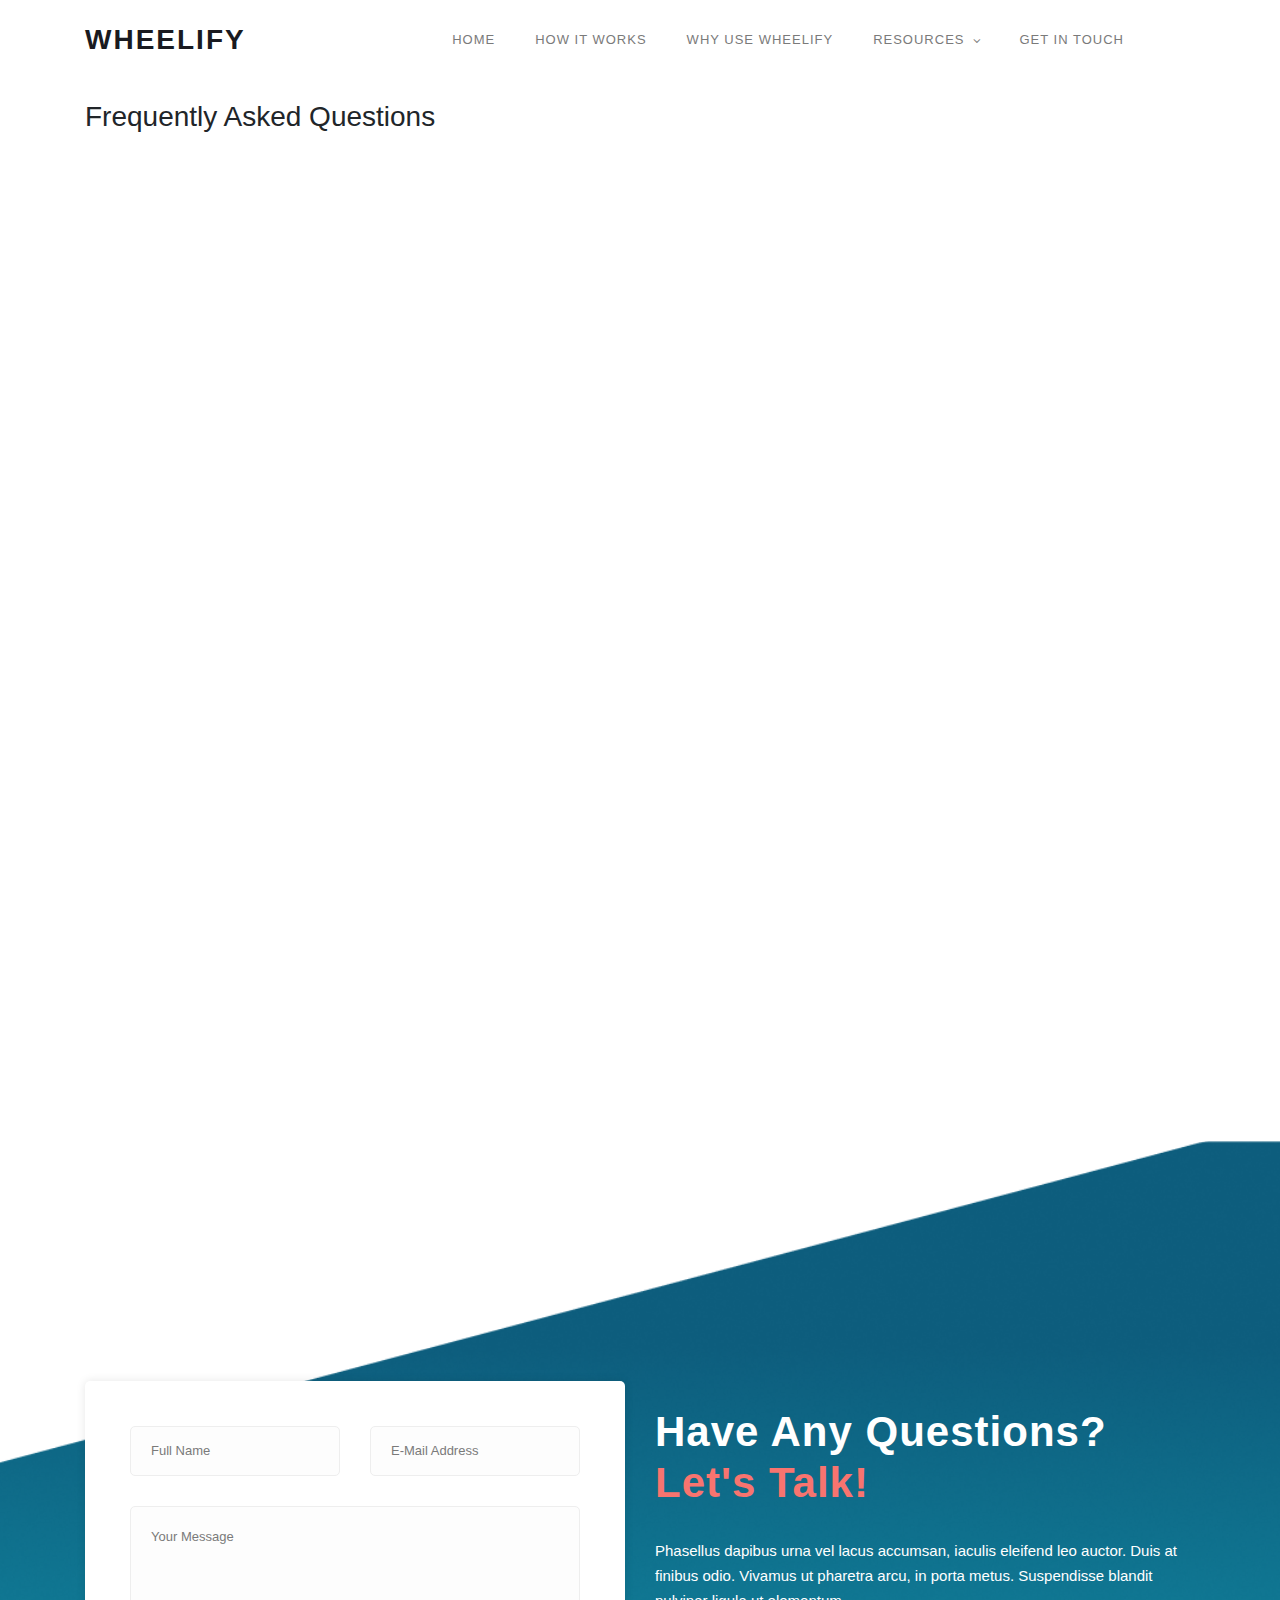
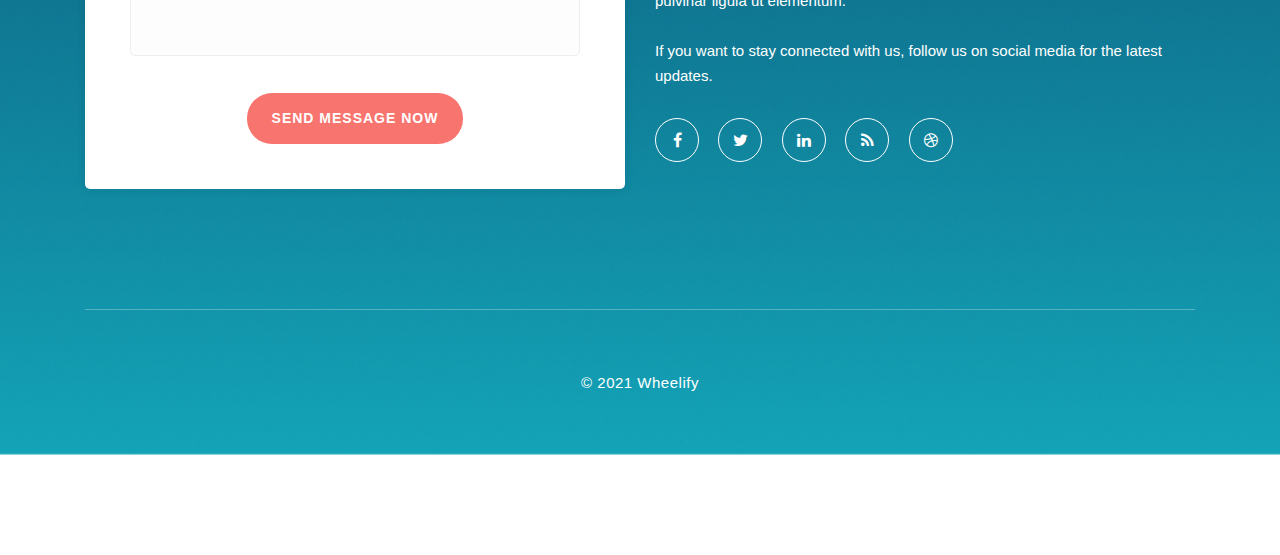
==== pages/faq.html @ 9bd0b82f "Add FAQs page" ====
<!DOCTYPE html>
<html lang="en">

<head>

    <meta charset="utf-8">
    <meta name="viewport" content="width=device-width, initial-scale=1, shrink-to-fit=no">
    <meta name="description" content="">
    <link href="https://fonts.googleapis.com/css?family=Nunito+Sans:100,200,300,400,500,600,700,800,900&display=swap"
        rel="stylesheet">

    <title>FAQs</title>

    <!-- Additional CSS Files -->
    <link rel="stylesheet" type="text/css" href="../assets/css/bootstrap.min.css">

    <link rel="stylesheet" type="text/css" href="../assets/css/font-awesome.css">

    <link rel="stylesheet" href="../assets/css/style.css">

    <link rel="stylesheet" href="../assets/css/owl-carousel.css">

</head>

<body>

    <!-- ***** Header Area Start ***** -->
    <header class="header-area header-sticky">
        <div class="container">
            <div class="row">
                <div class="col-12">
                    <nav class="main-nav">
                        <!-- ***** Logo Start ***** -->
                        <a href="../index.html" class="logo">
                            Wheelify
                        </a>
                        <!-- ***** Logo End ***** -->
                        <!-- ***** Menu Start ***** -->
                        <ul class="nav">
                            <li class="scroll-to-section"><a href="../index.html#welcome" class="menu-item">Home</a>
                            </li>
                            <li class="scroll-to-section"><a href="../index.html#how-it-works" class="menu-item">How It
                                    Works</a>
                            </li>
                            <li class="scroll-to-section"><a href="../index.html#testimonials" class="menu-item">Why Use
                                    Wheelify</a>
                            </li>
                            <li class="submenu">
                                <a href="javascript:;">Resources</a>
                                <ul>
                                    <li><a href="pages/under_construction.html" class="sub-item">About Us</a></li>
                                    <li><a href="pages/under_construction.html" class="sub-item">Updates</a></li>
                                    <li><a href="pages/faq.html" class="sub-item">FAQ's</a></li>
                                    <li><a href="pages/under_construction.html" class="sub-item">Terms and
                                            Conditions</a></li>
                                    <!-- TODO: add styling and js for sub-item class -->
                                    <li><a href="pages/under_construction.html" class="sub-item">Privacy Policy</a></li>
                                </ul>
                            </li>
                            <li class="scroll-to-section"><a href="#contact-us" class="menu-item">Get In Touch</a></li>
                        </ul>
                        <a class='menu-trigger'>
                            <span>Menu</span>
                        </a>
                        <!-- ***** Menu End ***** -->
                    </nav>
                </div>
            </div>
        </div>
    </header>
    <!-- ***** Header Area End ***** -->


    <!-- ***** FAQ Start ***** -->
    <!-- <div class="resources-area" id="faq"> -->
    <section class="section" id="promotion">
        <div class="container">
            <h3>Frequently Asked Questions</h3>
            <iframe
                src="https://momentumdrivingapp.sharepoint.com/sites/momentum-DrivingApp/_layouts/15/Doc.aspx?sourcedoc={4a396f16-dfd8-4e7b-9381-302d820730ec}&amp;action=embedview&amp;wdPrint=0&amp;wdEmbedCode=0&amp;wdStartOn=2"
                width="100%" height="800px" frameborder="0"></iframe>
        </div>
        <!-- ***** Header Text End ***** -->
        </div>
        <!-- ***** Footer Start ***** -->
        <footer id="contact-us">
            <div class="container">
                <div class="footer-content">
                    <div class="row">
                        <!-- ***** Contact Form Start ***** -->
                        <div class="col-lg-6 col-md-12 col-sm-12">
                            <div class="contact-form">
                                <form id="contact" action="" method="post">
                                    <div class="row">
                                        <div class="col-md-6 col-sm-12">
                                            <fieldset>
                                                <input name="name" type="text" id="name" placeholder="Full Name"
                                                    required="" style="background-color: rgba(250,250,250,0.3);">
                                            </fieldset>
                                        </div>
                                        <div class="col-md-6 col-sm-12">
                                            <fieldset>
                                                <input name="email" type="text" id="email" placeholder="E-Mail Address"
                                                    required="" style="background-color: rgba(250,250,250,0.3);">
                                            </fieldset>
                                        </div>
                                        <div class="col-lg-12">
                                            <fieldset>
                                                <textarea name="message" rows="6" id="message"
                                                    placeholder="Your Message" required=""
                                                    style="background-color: rgba(250,250,250,0.3);"></textarea>
                                            </fieldset>
                                        </div>
                                        <div class="col-lg-12">
                                            <fieldset>
                                                <button type="submit" id="form-submit" class="main-button">Send Message
                                                    Now</button>
                                            </fieldset>
                                        </div>
                                    </div>
                                </form>
                            </div>
                        </div>
                        <!-- ***** Contact Form End ***** -->
                        <div class="right-content col-lg-6 col-md-12 col-sm-12">
                            <h2>Have any questions? <em>Let's talk!</em></h2>
                            <p>Phasellus dapibus urna vel lacus accumsan, iaculis eleifend leo auctor. Duis at finibus
                                odio.
                                Vivamus ut pharetra arcu, in porta metus. Suspendisse blandit pulvinar ligula ut
                                elementum.
                                <br><br>If you want to stay connected with us, follow us on <a rel="nofollow"
                                    href="https://facebook.com/nel.masterpiece" target="_parent">social media</a> for
                                the
                                latest updates.
                            </p>
                            <ul class="social">
                                <li><a href="#"><i class="fa fa-facebook"></i></a></li>
                                <li><a href="#"><i class="fa fa-twitter"></i></a></li>
                                <li><a href="#"><i class="fa fa-linkedin"></i></a></li>
                                <li><a href="#"><i class="fa fa-rss"></i></a></li>
                                <li><a href="#"><i class="fa fa-dribbble"></i></a></li>
                            </ul>
                        </div>
                    </div>
                </div>
                <div class="row">
                    <div class="col-lg-12">
                        <div class="sub-footer">
                            <p>&copy; 2021 Wheelify
                        </div>
                    </div>
                </div>
            </div>
        </footer>

        <!-- jQuery -->
        <script src="assets/js/jquery-2.1.0.min.js"></script>

        <!-- Bootstrap -->
        <script src="assets/js/popper.js"></script>
        <script src="assets/js/bootstrap.min.js"></script>

        <!-- Plugins -->
        <script src="assets/js/owl-carousel.js"></script>
        <script src="assets/js/scrollreveal.min.js"></script>
        <script src="assets/js/waypoints.min.js"></script>
        <script src="assets/js/jquery.counterup.min.js"></script>
        <script src="assets/js/imgfix.min.js"></script>

        <!-- Global Init -->
        <script src="assets/js/custom.js"></script>

</body>

</html>
---- assets/css/style.css ----
@import url("https://fonts.googleapis.com/css?family=Nunito+Sans:100,200,300,400,500,600,700,800,900");
/* 
---------------------------------------------
reset
--------------------------------------------- 
*/
html,
body,
div,
span,
applet,
object,
iframe,
h1,
h2,
h3,
h4,
h5,
h6,
p,
blockquote,
div pre,
a,
abbr,
acronym,
address,
big,
cite,
code,
del,
dfn,
em,
font,
img,
ins,
kbd,
q,
s,
samp,
small,
strike,
strong,
sub,
sup,
tt,
var,
b,
u,
i,
center,
dl,
dt,
dd,
ol,
ul,
li,
figure,
header,
nav,
section,
article,
aside,
footer,
figcaption {
  margin: 0;
  padding: 0;
  border: 0;
  outline: 0;
}

.clearfix:after {
  content: ".";
  display: block;
  clear: both;
  visibility: hidden;
  line-height: 0;
  height: 0;
}

.clearfix {
  display: inline-block;
}

html[xmlns] .clearfix {
  display: block;
}

* html .clearfix {
  height: 1%;
}

ul,
li {
  padding: 0;
  margin: 0;
  list-style: none;
}

header,
nav,
section,
article,
aside,
footer,
hgroup {
  display: block;
}

* {
  box-sizing: border-box;
}

html,
body {
  font-family: "Nunito-Sans", sans-serif;
  font-weight: 400;
  background-color: #fff;
  font-size: 16px;
  -ms-text-size-adjust: 100%;
  -webkit-font-smoothing: antialiased;
  -moz-osx-font-smoothing: grayscale;
}

.image-button {
  height: 100%;
  min-height: 50px;
  max-height: 90px;
  width: 100%;
  min-width: 50px;
  max-width: 300px;
}

.column {
  float: left;
  width: 50%;
}

a {
  text-decoration: none !important;
}

h1,
h2,
h3,
h4,
h5,
h6 {
  margin-top: 0px;
  margin-bottom: 0px;
}

ul {
  margin-bottom: 0px;
}

p {
  font-size: 15px;
  line-height: 25px;
  color: #888;
}

/* 
---------------------------------------------
global styles
--------------------------------------------- 
*/
html,
body {
  background: #fff;
  font-family: "Nunito-Sans", sans-serif;
}

::selection {
  background: #f1556a;
  color: #fff;
}

::-moz-selection {
  background: #f1556a;
  color: #fff;
}

@media (max-width: 991px) {
  html,
  body {
    overflow-x: hidden;
  }
  .mobile-top-fix {
    margin-top: 30px;
    margin-bottom: 0px;
  }
  .mobile-bottom-fix {
    margin-bottom: 30px;
  }
  .mobile-bottom-fix-big {
    margin-bottom: 60px;
  }
}

a.main-button-slider {
  font-size: 14px;
  border-radius: 25px;
  padding: 15px 25px;
  background-color: #F8746F;
  text-transform: uppercase;
  color: #fff;
  font-weight: 600;
  letter-spacing: 1px;
  -webkit-transition: all 0.3s ease 0s;
  -moz-transition: all 0.3s ease 0s;
  -o-transition: all 0.3s ease 0s;
  transition: all 0.3s ease 0s;
}

a.main-button-slider:hover {
  background-color: #f1556a;
}

a.main-button {
  font-size: 14px;
  border-radius: 25px;
  padding: 15px 25px;
  background-color: #F8746F;
  text-transform: uppercase;
  color: #fff;
  font-weight: 600;
  letter-spacing: 1px;
  -webkit-transition: all 0.3s ease 0s;
  -moz-transition: all 0.3s ease 0s;
  -o-transition: all 0.3s ease 0s;
  transition: all 0.3s ease 0s;
}

a.main-button:hover {
  background-color: #f1556a;
}

button.main-button {
  outline: none;
  border: none;
  cursor: pointer;
  font-size: 14px;
  border-radius: 25px;
  padding: 15px 25px;
  background-color: #F8746F;
  text-transform: uppercase;
  color: #fff;
  font-weight: 600;
  letter-spacing: 1px;
  -webkit-transition: all 0.3s ease 0s;
  -moz-transition: all 0.3s ease 0s;
  -o-transition: all 0.3s ease 0s;
  transition: all 0.3s ease 0s;
}

button.main-button:hover {
  background-color: #f1556a;
}

.center-heading {
  margin-bottom: 70px;
}

.center-heading h2 {
  margin-top: 0px;
  text-align: center;
  font-size: 42px;
  font-weight: 700;
  color: #1e1e1e;
  margin-bottom: 25px;
}

.center-heading h2 em {
  font-style: normal;
  color: #f8746f;
}

/* Subtitle text */
.center-heading p {
  font-size: 17px;
  color: #888;
  text-align: center;
}

/* 
---------------------------------------------
header
--------------------------------------------- 
*/

.background-header {
  background-color: #fff;
  height: 80px !important;
  position: fixed !important;
  top: 0px;
  left: 0px;
  right: 0px;
  box-shadow: 0px 0px 10px rgba(0, 0, 0, 0.15) !important;
}

.background-header .logo,
.background-header .main-nav .nav li a {
  color: #1e1e1e !important;
}

.background-header .main-nav .nav li:hover a {
  color: #f54741 !important;
}

.background-header .nav li a.active {
  color: #F8746F !important;
}

.header-area {
  position: absolute;
  top: 0px;
  left: 0px;
  right: 0px;
  z-index: 100;
  height: 100px;
  -webkit-transition: all 0.5s ease 0s;
  -moz-transition: all 0.5s ease 0s;
  -o-transition: all 0.5s ease 0s;
  transition: all 0.5s ease 0s;
}

.header-area .main-nav {
  min-height: 80px;
  background: transparent;
}

.header-area .main-nav .logo {
  line-height: 80px;
  color: #191a20;
  font-size: 28px;
  font-weight: bold;
  text-transform: uppercase;
  letter-spacing: 2px;
  float: left;
  -webkit-transition: all 0.3s ease 0s;
  -moz-transition: all 0.3s ease 0s;
  -o-transition: all 0.3s ease 0s;
  transition: all 0.3s ease 0s;
}

.header-area .main-nav .nav {
  float: left;
  margin-top: 27px;
  margin-left: 15%;
  margin-right: 0px;
  background-color: #fff;
  padding: 0px 20px;
  -webkit-transition: all 0.3s ease 0s;
  -moz-transition: all 0.3s ease 0s;
  -o-transition: all 0.3s ease 0s;
  transition: all 0.3s ease 0s;
  position: relative;
  z-index: 999;
}

.header-area .main-nav .nav li {
  padding-left: 20px;
  padding-right: 20px;
}

.header-area .main-nav .nav li:last-child {
  padding-right: 0px;
}

.header-area .main-nav .nav li a {
  display: block;
  font-weight: 500;
  font-size: 13px;
  color: #7a7a7a;
  text-transform: uppercase;
  -webkit-transition: all 0.3s ease 0s;
  -moz-transition: all 0.3s ease 0s;
  -o-transition: all 0.3s ease 0s;
  transition: all 0.3s ease 0s;
  height: 40px;
  line-height: 40px;
  border: transparent;
  letter-spacing: 1px;
}

.header-area .main-nav .nav li:hover a {
  color: #F8746F;
}

.header-area .main-nav .nav li.submenu {
  position: relative;
  padding-right: 35px;
}

.header-area .main-nav .nav li.submenu:after {
  font-family: FontAwesome;
  content: "\f107";
  font-size: 12px;
  color: #7a7a7a;
  position: absolute;
  right: 18px;
  top: 12px;
}

.header-area .main-nav .nav li.submenu ul {
  position: absolute;
  width: 200px;
  box-shadow: 0 2px 28px 0 rgba(0, 0, 0, 0.06);
  overflow: hidden;
  top: 40px;
  opacity: 0;
  transform: translateY(-2em);
  visibility: hidden;
  z-index: -1;
  transition: all 0.3s ease-in-out 0s, visibility 0s linear 0.3s,
    z-index 0s linear 0.01s;
}

.header-area .main-nav .nav li.submenu ul li {
  margin-left: 0px;
  padding-left: 0px;
  padding-right: 0px;
}

.header-area .main-nav .nav li.submenu ul li a {
  display: block;
  background: #fff;
  color: #7a7a7a !important;
  padding-left: 20px;
  height: 40px;
  line-height: 40px;
  -webkit-transition: all 0.3s ease 0s;
  -moz-transition: all 0.3s ease 0s;
  -o-transition: all 0.3s ease 0s;
  transition: all 0.3s ease 0s;
  position: relative;
  font-size: 0.6vw;
  border-bottom: 1px solid #f5f5f5;
}

.header-area .main-nav .nav li.submenu ul li a:before {
  content: "";
  position: absolute;
  width: 0px;
  height: 40px;
  left: 0px;
  top: 0px;
  bottom: 0px;
  -webkit-transition: all 0.3s ease 0s;
  -moz-transition: all 0.3s ease 0s;
  -o-transition: all 0.3s ease 0s;
  transition: all 0.3s ease 0s;
  background: #fba70b;
}

.header-area .main-nav .nav li.submenu ul li a:hover {
  background: #fff;
  color: #fba70b !important;
  padding-left: 25px;
}

.header-area .main-nav .nav li.submenu ul li a:hover:before {
  width: 3px;
}

.header-area .main-nav .nav li.submenu:hover ul {
  visibility: visible;
  opacity: 1;
  z-index: 1;
  transform: translateY(0%);
  transition-delay: 0s, 0s, 0.3s;
}

.header-area .main-nav .menu-trigger {
  cursor: pointer;
  display: block;
  position: absolute;
  top: 23px;
  width: 32px;
  height: 40px;
  text-indent: -9999em;
  z-index: 99;
  right: 40px;
  display: none;
}

.header-area .main-nav .menu-trigger span,
.header-area .main-nav .menu-trigger span:before,
.header-area .main-nav .menu-trigger span:after {
  -moz-transition: all 0.4s;
  -o-transition: all 0.4s;
  -webkit-transition: all 0.4s;
  transition: all 0.4s;
  background-color: #1e1e1e;
  display: block;
  position: absolute;
  width: 30px;
  height: 2px;
  left: 0;
}

.background-header .main-nav .menu-trigger span,
.background-header .main-nav .menu-trigger span:before,
.background-header .main-nav .menu-trigger span:after {
  background-color: #1e1e1e;
}

.header-area .main-nav .menu-trigger span:before,
.header-area .main-nav .menu-trigger span:after {
  -moz-transition: all 0.4s;
  -o-transition: all 0.4s;
  -webkit-transition: all 0.4s;
  transition: all 0.4s;
  background-color: #1e1e1e;
  display: block;
  position: absolute;
  width: 30px;
  height: 2px;
  left: 0;
  width: 75%;
}

.background-header .main-nav .menu-trigger span:before,
.background-header .main-nav .menu-trigger span:after {
  background-color: #1e1e1e;
}

.header-area .main-nav .menu-trigger span:before,
.header-area .main-nav .menu-trigger span:after {
  content: "";
}

.header-area .main-nav .menu-trigger span {
  top: 16px;
}

.header-area .main-nav .menu-trigger span:before {
  -moz-transform-origin: 33% 100%;
  -ms-transform-origin: 33% 100%;
  -webkit-transform-origin: 33% 100%;
  transform-origin: 33% 100%;
  top: -10px;
  z-index: 10;
}

.header-area .main-nav .menu-trigger span:after {
  -moz-transform-origin: 33% 0;
  -ms-transform-origin: 33% 0;
  -webkit-transform-origin: 33% 0;
  transform-origin: 33% 0;
  top: 10px;
}

.header-area .main-nav .menu-trigger.active span,
.header-area .main-nav .menu-trigger.active span:before,
.header-area .main-nav .menu-trigger.active span:after {
  background-color: transparent;
  width: 100%;
}

.header-area .main-nav .menu-trigger.active span:before {
  -moz-transform: translateY(6px) translateX(1px) rotate(45deg);
  -ms-transform: translateY(6px) translateX(1px) rotate(45deg);
  -webkit-transform: translateY(6px) translateX(1px) rotate(45deg);
  transform: translateY(6px) translateX(1px) rotate(45deg);
  background-color: #1e1e1e;
}

.background-header .main-nav .menu-trigger.active span:before {
  background-color: #1e1e1e;
}

.header-area .main-nav .menu-trigger.active span:after {
  -moz-transform: translateY(-6px) translateX(1px) rotate(-45deg);
  -ms-transform: translateY(-6px) translateX(1px) rotate(-45deg);
  -webkit-transform: translateY(-6px) translateX(1px) rotate(-45deg);
  transform: translateY(-6px) translateX(1px) rotate(-45deg);
  background-color: #1e1e1e;
}

.background-header .main-nav .menu-trigger.active span:after {
  background-color: #1e1e1e;
}

.header-area.header-sticky {
  min-height: 80px;
}

.header-area.header-sticky .nav {
  margin-top: 20px !important;
}

.header-area.header-sticky .nav li a.active {
  color: #F8746F;
}

@media (max-width: 1200px) {
  .header-area .main-nav .nav li {
    padding-left: 12px;
    padding-right: 12px;
  }
  .header-area .main-nav:before {
    display: none;
  }
}

@media (max-width: 991px) {
  .logo {
    text-align: center;
    float: none !important;
  }
  .header-area {
    background-color: #f7f7f7;
    padding: 0px 15px;
    height: 80px;
    box-shadow: none;
    text-align: center;
  }
  .header-area .container {
    padding: 0px;
  }
  .header-area .logo {
    margin-left: 30px;
  }
  .header-area .menu-trigger {
    display: block !important;
  }
  .header-area .main-nav {
    overflow: hidden;
  }
  .header-area .main-nav .nav {
    float: none;
    width: 100%;
    margin-top: 0px !important;
    display: none;
    -webkit-transition: all 0s ease 0s;
    -moz-transition: all 0s ease 0s;
    -o-transition: all 0s ease 0s;
    transition: all 0s ease 0s;
    margin-left: 0px;
  }
  .header-area .main-nav .nav li:first-child {
    border-top: 1px solid #eee;
  }
  .header-area .main-nav .nav li {
    width: 100%;
    background: #fff;
    border-bottom: 1px solid #eee;
    padding-left: 0px !important;
    padding-right: 0px !important;
  }
  .header-area .main-nav .nav li a {
    height: 50px !important;
    line-height: 50px !important;
    padding: 0px !important;
    border: none !important;
    background: #f7f7f7 !important;
    color: #191a20 !important;
  }
  .header-area .main-nav .nav li a:hover {
    background: #eee !important;
    color: #F8746F !important;
  }
  .header-area .main-nav .nav li.submenu ul {
    position: relative;
    visibility: inherit;
    opacity: 1;
    z-index: 1;
    transform: translateY(0%);
    transition-delay: 0s, 0s, 0.3s;
    top: 0px;
    width: 100%;
    box-shadow: none;
    height: 0px;
  }
  .header-area .main-nav .nav li.submenu ul li a {
    font-size: 12px;
    font-weight: 400;
  }
  .header-area .main-nav .nav li.submenu ul li a:hover:before {
    width: 0px;
  }
  .header-area .main-nav .nav li.submenu ul.active {
    height: auto !important;
  }
  .header-area .main-nav .nav li.submenu:after {
    color: #3b566e;
    right: 25px;
    font-size: 14px;
    top: 15px;
  }
  .header-area .main-nav .nav li.submenu:hover ul,
  .header-area .main-nav .nav li.submenu:focus ul {
    height: 0px;
  }
}

@media (min-width: 992px) {
  .header-area .main-nav .nav {
    display: flex !important;
  }
}

/* 
---------------------------------------------
welcome
--------------------------------------------- 
*/
.welcome-area {
  width: 100%;
  height: 100vh;
  min-height: 793px;
  background-image: url(../images/banner-bg.png);
  background-repeat: no-repeat;
  background-position: right top;
  background-size: 50%;
}

.welcome-area .header-text .left-text {
  position: relative;
  align-self: center;
  margin-top: 35%;
  transform: perspective(1px) translateY(-30%) !important;
}

.welcome-area .header-text h1 {
  font-weight: 900;
  font-size: 52px;
  line-height: 80px;
  letter-spacing: 1px;
  margin-bottom: 30px;
  color: #191a20;
}

.welcome-area .header-text h1 em {
  font-style: normal;
  color: #f8746f;
}

.welcome-area .header-text p {
  font-weight: 300;
  font-size: 17px;
  color: #7a7a7a;
  line-height: 30px;
  letter-spacing: 0.25px;
  margin-bottom: 40px;
  position: relative;
}

@media (max-width: 1420px) {
  .welcome-area .header-text {
    width: 70%;
    margin-left: 5%;
  }
}

@media (max-width: 1320px) {
  .welcome-area .header-text .left-text {
    margin-top: 50%;
  }
  .welcome-area .header-text {
    width: 50%;
    margin-left: 5%;
  }
}

@media (max-width: 1140px) {
  .welcome-area {
    height: auto;
  }
  .welcome-area .header-text {
    width: 92%;
    padding-top: 793px;
  }
  .welcome-area .header-text .left-text {
    margin-top: 5%;
    transform: none !important;
  }
}
@media (max-width: 810px) {
  .welcome-area {
    background-size: contain;
  }

  .welcome-area .header-text {
    padding-top: 100%;
    margin-left: 0;
  }

  .container-fluid .col-md-12 {
    margin-right: 0px;
    padding-right: 0px;
  }
}

/*
---------------------------------------------
how it works
---------------------------------------------
*/

#how-it-works {
  padding: 100px 0px;
  position: relative;
  z-index: 9;
}

@media (max-width: 992px) {
  .features-item {
    margin-bottom: 45px;
  }
}

.features-item {
  border-radius: 5px;
  padding: 60px 30px;
  text-align: center;
  box-shadow: 0px 0px 10px rgba(0, 0, 0, 0.1);
}

.features-item h2 {
  z-index: 9;
  position: absolute;
  top: 15px;
  left: 45px;
  font-size: 100px;
  font-weight: 600;
  color: #fdefe9;
}

.features-item img {
  z-index: 10;
  position: relative;
  max-width: 100%;
  margin-bottom: 40px;
}

.features-item h4 {
  margin-top: 0px;
  font-size: 22px;
  color: #1e1e1e;
  margin-bottom: 25px;
}

.features-item .main-button {
  margin-top: 35px;
  display: inline-block;
}

/*
---------------------------------------------
promotion
---------------------------------------------
*/

.left-image-decor {
  background-image: url(../images/left-bg-decor.png);
  background-repeat: no-repeat;
  position: absolute;
  width: 100%;
  display: inline-block;
  height: 110%;
  margin-top: -200px;
}

#promotion {
  padding: 100px 0px;
}

#promotion .left-image {
  align-self: center;
}

#promotion .right-text ul {
  padding: 0;
  margin: 0;
}

#promotion .right-text ul li {
  display: inline-block;
  margin-bottom: 60px;
}

#promotion .right-text ul li:last-child {
  margin-bottom: 0px;
}

#promotion .right-text img {
  display: inline-block;
  float: left;
  margin-right: 30px;
}

#promotion .right-text h4 {
  font-size: 22px;
  color: #1e1e1e;
  margin-bottom: 15px;
  margin-top: 3px;
}

/*
--------------------------------------------
testimonials
--------------------------------------------
*/
.right-image-decor {
  background-image: url(../images/right-bg-decor.png);
  background-repeat: no-repeat;
  background-position: right center;
  position: absolute;
  width: 100%;
  display: inline-block;
  height: 110%;
  margin-top: -200px;
}

#testimonials {
  padding-top: 100px;
  position: relative;
  z-index: 9;
}

#testimonials .item {
  position: relative;
}

#testimonials .item .testimonial-content {
  background: rgb(244, 129, 63);
  background: linear-gradient(
    145deg,
    #FD514A 0%,
    #D63E71 100%
  );
  margin-left: 60px;
  padding: 40px 30px;
  text-align: center;
  border-radius: 5px;
}

#testimonials .item .testimonial-content ul li {
  display: inline-block;
  margin: 0px 1px;
}

#testimonials .item .testimonial-content ul li i {
  color: #fff;
  font-size: 13px;
}

#testimonials .item .testimonial-content h4 {
  font-size: 22px;
  margin-top: 20px;
  color: #fff;
}

#testimonials .item .testimonial-content p {
  color: #fff;
  font-style: italic;
  font-weight: 200;
  margin: 20px 0px 15px 0px;
}

#testimonials .item .testimonial-content span {
  color: #fff;
  font-weight: 200;
  font-size: 13px;
}

#testimonials .author img {
  max-width: 120px;
  margin-bottom: -60px;
}

.owl-carousel .owl-nav button.owl-next span {
  z-index: 10;
  top: 45%;
  border-radius: 10px;
  font-size: 46px;
  color: #fff;
  right: -210px;
  width: 80px;
  height: 80px;
  line-height: 80px;
  text-align: center;
  display: inline-block;
  background: rgb(244, 129, 63);
  background: linear-gradient(
    145deg,
    rgba(244, 129, 63, 1) 0%,
    rgba(241, 85, 106, 1) 100%
  );
  position: absolute;
}

.owl-carousel .owl-nav button.owl-prev span {
  z-index: 9;
  top: 30%;
  border-radius: 10px;
  font-size: 46px;
  color: #fff;
  right: -150px;
  width: 80px;
  height: 80px;
  line-height: 80px;
  text-align: center;
  display: inline-block;
  background: rgb(244, 129, 63);
  background: linear-gradient(
    145deg,
    rgba(244, 129, 63, 1) 0%,
    rgba(241, 85, 106, 1) 100%
  );
  position: absolute;
}

@media screen and (max-width: 1060px) {
  .owl-carousel .owl-nav {
    display: none !important;
  }
}

/* 
---------------------------------------------
footer
--------------------------------------------- 
*/

@media (max-width: 992px) {
  footer {
    padding-top: 0px !important;
    margin-top: 0px !important;
  }
  .contact-form {
    margin-bottom: 45px;
  }
  footer .right-content {
    text-align: center;
  }
  footer .footer-content {
    padding: 60px 0px !important;
  }
}

footer {
  margin-top: 200px;
  padding-top: 120px;
  background-image: url(../images/footer-bg.png);
  background-repeat: no-repeat;
  background-position: center center;
  background-size: cover;
  width: 100%;
}

footer .footer-content {
  padding: 120px 0px;
}

.contact-form {
  position: relative;
  z-index: 10;
  padding: 45px;
  border-radius: 5px;
  background-color: #fff;
  box-shadow: 0px 0px 10px rgba(0, 0, 0, 0.1);
}

footer .right-content {
  align-self: center;
}

.contact-form input,
.contact-form textarea {
  color: #777;
  font-size: 13px;
  border: 1px solid #eee;
  background-color: #f7f7f7;
  border-radius: 5px;
  width: 100%;
  height: 50px;
  outline: none;
  padding-left: 20px;
  padding-right: 20px;
  -webkit-appearance: none;
  -moz-appearance: none;
  appearance: none;
  margin-bottom: 30px;
}

.contact-form textarea {
  height: 150px;
  resize: none;
  padding: 20px;
}

.contact-form {
  text-align: center;
}

.contact-form ::-webkit-input-placeholder {
  /* Edge */
  color: #7a7a7a;
}

.contact-form :-ms-input-placeholder {
  /* Internet Explorer 10-11 */
  color: #7a7a7a;
}

.contact-form ::placeholder {
  color: #7a7a7a;
}

.footer-content .right-content {
  color: #fff;
}

.footer-content .right-content h2 {
  margin-top: 0px;
  margin-bottom: 30px;
  font-size: 42px;
  text-transform: capitalize;
  font-weight: 700;
  letter-spacing: 1px;
}

.footer-content .right-content h2 em {
  font-style: normal;
  color: #f8746f;
}

.footer-content .right-content p {
  color: #fff;
}

.footer-content .right-content a {
  color: #fff;
}

.footer-content .right-content a:hover {
  color: #F8746F;
}

footer .social {
  overflow: hidden;
  margin-top: 30px;
}

footer .social li:first-child {
  margin-left: 0px;
}

footer .social li {
  margin: 0px 7.5px;
  display: inline-block;
}

footer .social li a {
  color: #fff;
  text-align: center;
  background-color: transparent;
  border: 1px solid #fff;
  width: 44px;
  height: 44px;
  line-height: 44px;
  border-radius: 50%;
  display: inline-block;
  font-size: 16px;
  -webkit-transition: all 0.3s ease 0s;
  -moz-transition: all 0.3s ease 0s;
  -o-transition: all 0.3s ease 0s;
  transition: all 0.3s ease 0s;
}

footer .social li a:hover {
  background-color: #F8746F;
  border-color: #F8746F;
  color: #fff;
}

footer .copyright {
  margin-top: 10px;
  font-weight: 400;
  font-size: 15px;
  color: #4a4a4a;
  letter-spacing: 0.88px;
  text-transform: capitalize;
}

footer .sub-footer {
  padding: 60px 0px;
  border-top: 1px solid rgba(250, 250, 250, 0.3);
  text-align: center;
}

footer .sub-footer a {
  color: #fff;
}

footer .sub-footer a:hover {
  color: #F8746F;
}

footer .sub-footer p {
  color: #fff;
  font-size: 15px;
  font-weight: 300;
  letter-spacing: 0.5px;
}

@media (max-width: 991px) {
  footer .copyright {
    text-align: center;
  }
  footer .social {
    text-align: center;
  }
}

/* 
---------------------------------------------
preloader
--------------------------------------------- 
*/
#preloader {
  overflow: hidden;
  background-image: linear-gradient(145deg, #f4813f 0%, #f1556a 100%);
  left: 0;
  right: 0;
  top: 0;
  bottom: 0;
  position: fixed;
  z-index: 9999;
  color: #fff;
}

#preloader .jumper {
  left: 0;
  top: 0;
  right: 0;
  bottom: 0;
  display: block;
  position: absolute;
  margin: auto;
  width: 50px;
  height: 50px;
}

#preloader .jumper > div {
  background-color: #fff;
  width: 10px;
  height: 10px;
  border-radius: 100%;
  -webkit-animation-fill-mode: both;
  animation-fill-mode: both;
  position: absolute;
  opacity: 0;
  width: 50px;
  height: 50px;
  -webkit-animation: jumper 1s 0s linear infinite;
  animation: jumper 1s 0s linear infinite;
}

#preloader .jumper > div:nth-child(2) {
  -webkit-animation-delay: 0.33333s;
  animation-delay: 0.33333s;
}

#preloader .jumper > div:nth-child(3) {
  -webkit-animation-delay: 0.66666s;
  animation-delay: 0.66666s;
}

@-webkit-keyframes jumper {
  0% {
    opacity: 0;
    -webkit-transform: scale(0);
    transform: scale(0);
  }
  5% {
    opacity: 1;
  }
  100% {
    -webkit-transform: scale(1);
    transform: scale(1);
    opacity: 0;
  }
}

@keyframes jumper {
  0% {
    opacity: 0;
    -webkit-transform: scale(0);
    transform: scale(0);
  }
  5% {
    opacity: 1;
  }
  100% {
    opacity: 0;
  }
}

/*
---------------------------------------------
faqs
---------------------------------------------
*/

#faqs {
  padding: 100px 0px;
  justify-content: center;
}
---- assets/css/owl-carousel.css ----
/**
 * Owl Carousel v2.3.4
 * Copyright 2013-2018 David Deutsch
 * Licensed under: SEE LICENSE IN https://github.com/OwlCarousel2/OwlCarousel2/blob/master/LICENSE
 */
/*
 *  Owl Carousel - Core
 */
.owl-carousel {
  display: none;
  width: 100%;
  -webkit-tap-highlight-color: transparent;
  /* position relative and z-index fix webkit rendering fonts issue */
  position: relative;
  z-index: 1; }
  .owl-carousel .owl-stage {
    position: relative;
    -ms-touch-action: pan-Y;
    touch-action: manipulation;
    -moz-backface-visibility: hidden;
    /* fix firefox animation glitch */ }
  .owl-carousel .owl-stage:after {
    content: ".";
    display: block;
    clear: both;
    visibility: hidden;
    line-height: 0;
    height: 0; }
  .owl-carousel .owl-stage-outer {
    position: relative;
    overflow: hidden;
    /* fix for flashing background */
    -webkit-transform: translate3d(0px, 0px, 0px); }
  .owl-carousel .owl-wrapper,
  .owl-carousel .owl-item {
    -webkit-backface-visibility: hidden;
    -moz-backface-visibility: hidden;
    -ms-backface-visibility: hidden;
    -webkit-transform: translate3d(0, 0, 0);
    -moz-transform: translate3d(0, 0, 0);
    -ms-transform: translate3d(0, 0, 0); }
  .owl-carousel .owl-item {
    position: relative;
    min-height: 1px;
    float: left;
    -webkit-backface-visibility: hidden;
    -webkit-tap-highlight-color: transparent;
    -webkit-touch-callout: none; }
  .owl-carousel .owl-item img {
    display: block;
    width: 100%; }
  .owl-carousel .owl-nav.disabled,
  .owl-carousel .owl-dots.disabled {
    display: none; }
  .owl-carousel .owl-nav .owl-prev,
  .owl-carousel .owl-nav .owl-next,
  .owl-carousel .owl-dot {
    cursor: pointer;
    -webkit-user-select: none;
    -khtml-user-select: none;
    -moz-user-select: none;
    -ms-user-select: none;
    user-select: none; }
  .owl-carousel .owl-nav button.owl-prev,
  .owl-carousel .owl-nav button.owl-next,
  .owl-carousel button.owl-dot {
    background: none;
    color: inherit;
    border: none;
    padding: 0 !important;
    font: inherit; }
  .owl-carousel.owl-loaded {
    display: block; }
  .owl-carousel.owl-loading {
    opacity: 0;
    display: block; }
  .owl-carousel.owl-hidden {
    opacity: 0; }
  .owl-carousel.owl-refresh .owl-item {
    visibility: hidden; }
  .owl-carousel.owl-drag .owl-item {
    -ms-touch-action: pan-y;
        touch-action: pan-y;
    -webkit-user-select: none;
    -moz-user-select: none;
    -ms-user-select: none;
    user-select: none; }
  .owl-carousel.owl-grab {
    cursor: move;
    cursor: grab; }
  .owl-carousel.owl-rtl {
    direction: rtl; }
  .owl-carousel.owl-rtl .owl-item {
    float: right; }

/* No Js */
.no-js .owl-carousel {
  display: block; }

/*
 *  Owl Carousel - Animate Plugin
 */
.owl-carousel .animated {
  animation-duration: 1000ms;
  animation-fill-mode: both; }

.owl-carousel .owl-animated-in {
  z-index: 0; }

.owl-carousel .owl-animated-out {
  z-index: 1; }

.owl-carousel .fadeOut {
  animation-name: fadeOut; }

@keyframes fadeOut {
  0% {
    opacity: 1; }
  100% {
    opacity: 0; } }

/*
 * 	Owl Carousel - Auto Height Plugin
 */
.owl-height {
  transition: height 500ms ease-in-out; }

/*
 * 	Owl Carousel - Lazy Load Plugin
 */
.owl-carousel .owl-item {
  /**
			This is introduced due to a bug in IE11 where lazy loading combined with autoheight plugin causes a wrong
			calculation of the height of the owl-item that breaks page layouts
		 */ }
  .owl-carousel .owl-item .owl-lazy {
    opacity: 0;
    transition: opacity 400ms ease; }
  .owl-carousel .owl-item .owl-lazy[src^=""], .owl-carousel .owl-item .owl-lazy:not([src]) {
    max-height: 0; }
  .owl-carousel .owl-item img.owl-lazy {
    transform-style: preserve-3d; }

/*
 * 	Owl Carousel - Video Plugin
 */
.owl-carousel .owl-video-wrapper {
  position: relative;
  height: 100%;
  background: #000; }

.owl-carousel .owl-video-play-icon {
  position: absolute;
  height: 80px;
  width: 80px;
  left: 50%;
  top: 50%;
  margin-left: -40px;
  margin-top: -40px;
  background: url("owl.video.play.png") no-repeat;
  cursor: pointer;
  z-index: 1;
  -webkit-backface-visibility: hidden;
  transition: transform 100ms ease; }

.owl-carousel .owl-video-play-icon:hover {
  -ms-transform: scale(1.3, 1.3);
      transform: scale(1.3, 1.3); }

.owl-carousel .owl-video-playing .owl-video-tn,
.owl-carousel .owl-video-playing .owl-video-play-icon {
  display: none; }

.owl-carousel .owl-video-tn {
  opacity: 0;
  height: 100%;
  background-position: center center;
  background-repeat: no-repeat;
  background-size: contain;
  transition: opacity 400ms ease; }

.owl-carousel .owl-video-frame {
  position: relative;
  z-index: 1;
  height: 100%;
  width: 100%; }
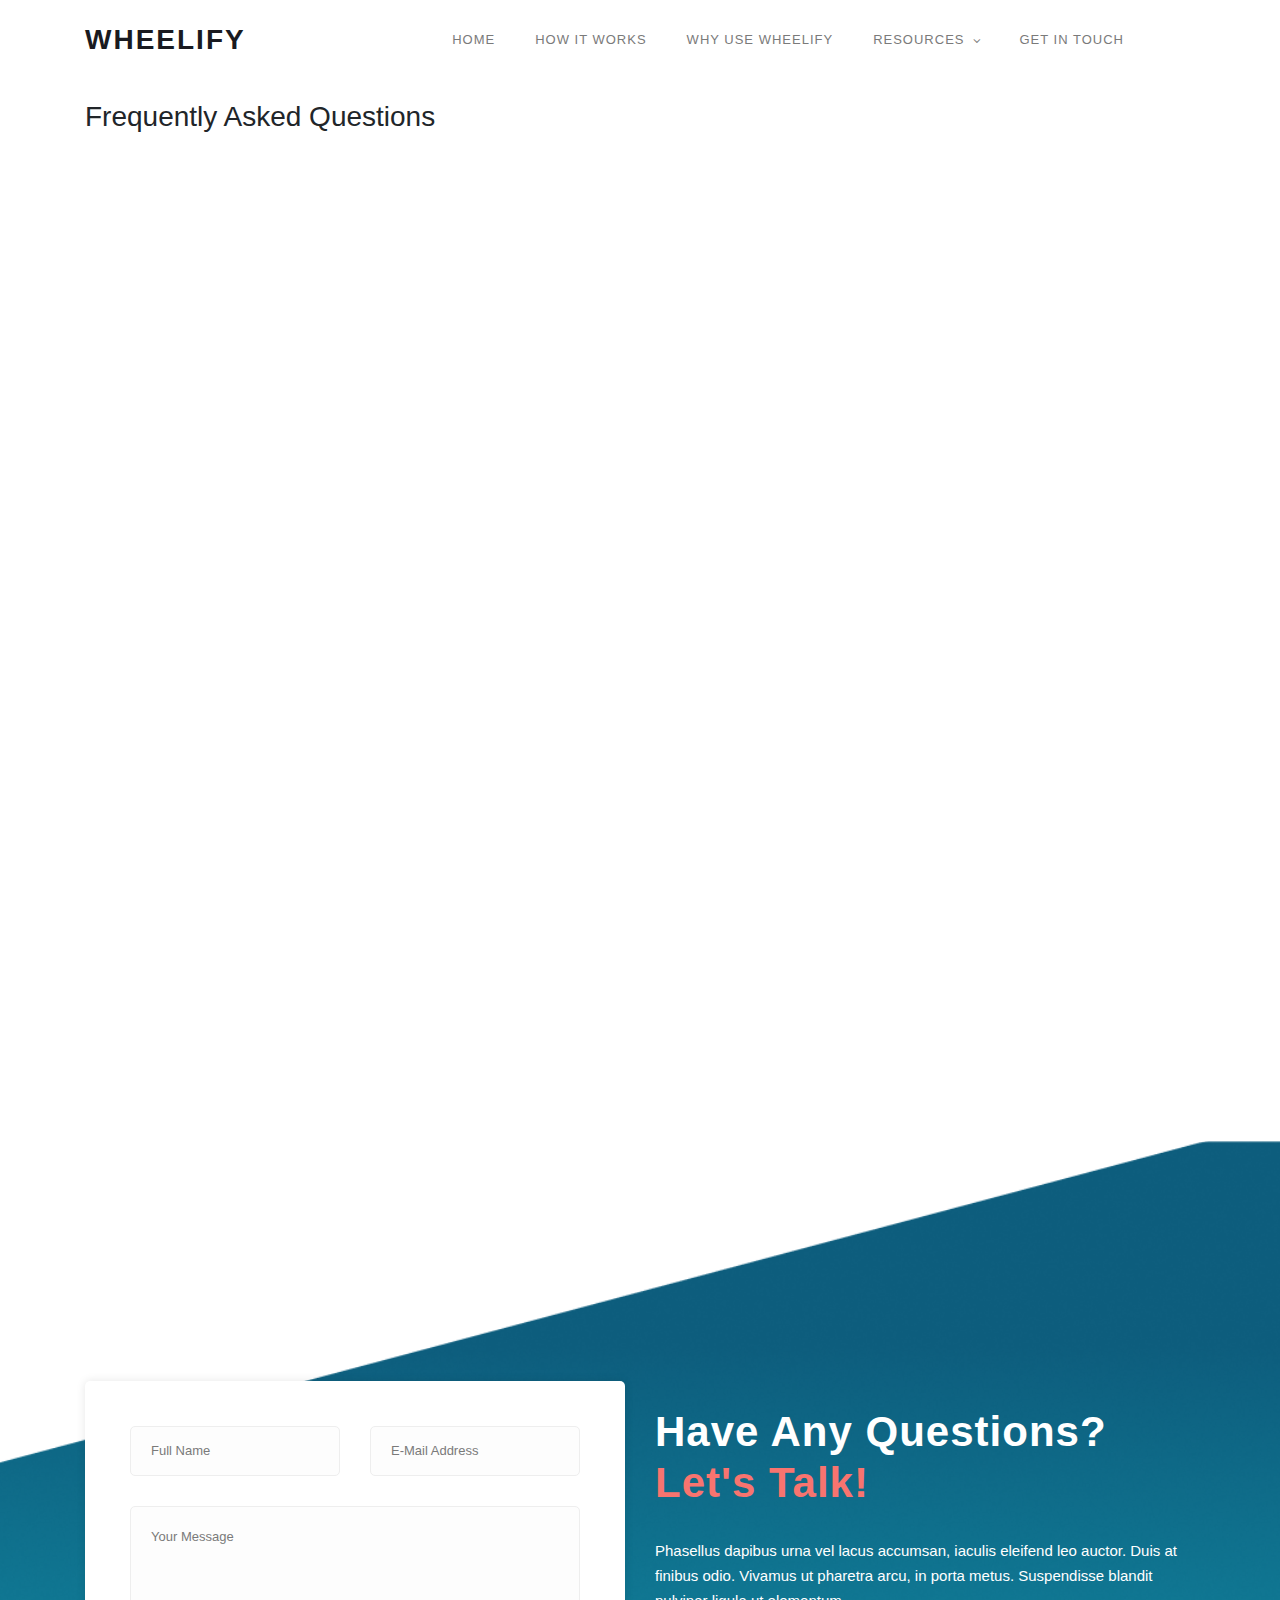
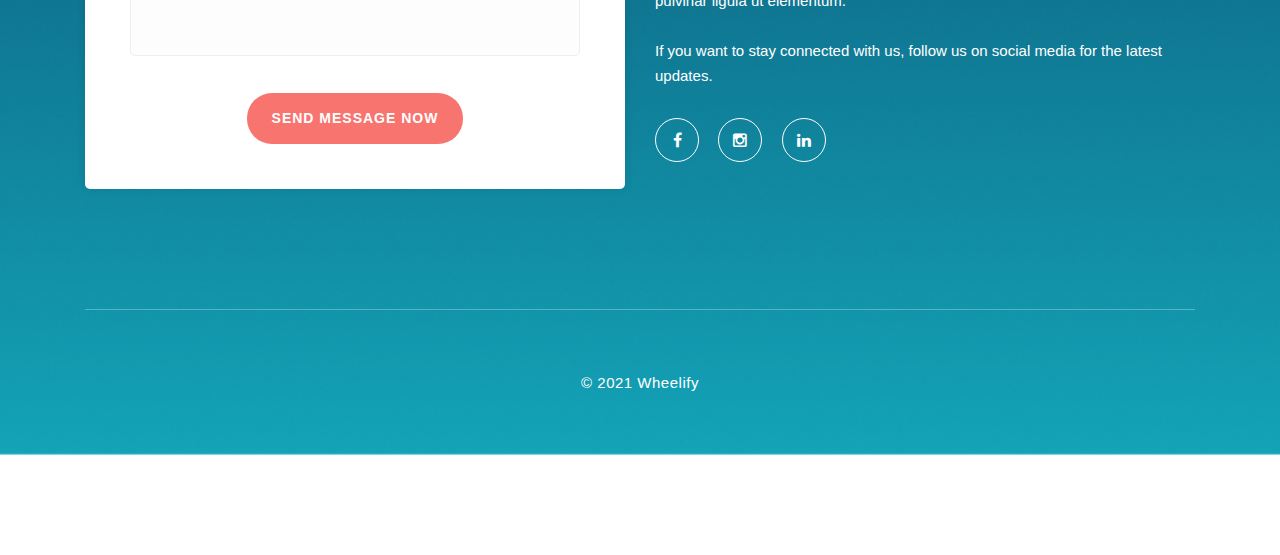
==== commit 5cd087cd: "Update social media icons" ====
--- a/pages/faq.html
+++ b/pages/faq.html
@@ -130,15 +130,12 @@
                                 elementum.
                                 <br><br>If you want to stay connected with us, follow us on <a rel="nofollow"
                                     href="https://facebook.com/nel.masterpiece" target="_parent">social media</a> for
-                                the
-                                latest updates.
+                                the latest updates.
                             </p>
                             <ul class="social">
                                 <li><a href="#"><i class="fa fa-facebook"></i></a></li>
-                                <li><a href="#"><i class="fa fa-twitter"></i></a></li>
+                                <li><a href="#"><i class="fa fa-instagram"></i></a></li>
                                 <li><a href="#"><i class="fa fa-linkedin"></i></a></li>
-                                <li><a href="#"><i class="fa fa-rss"></i></a></li>
-                                <li><a href="#"><i class="fa fa-dribbble"></i></a></li>
                             </ul>
                         </div>
                     </div>
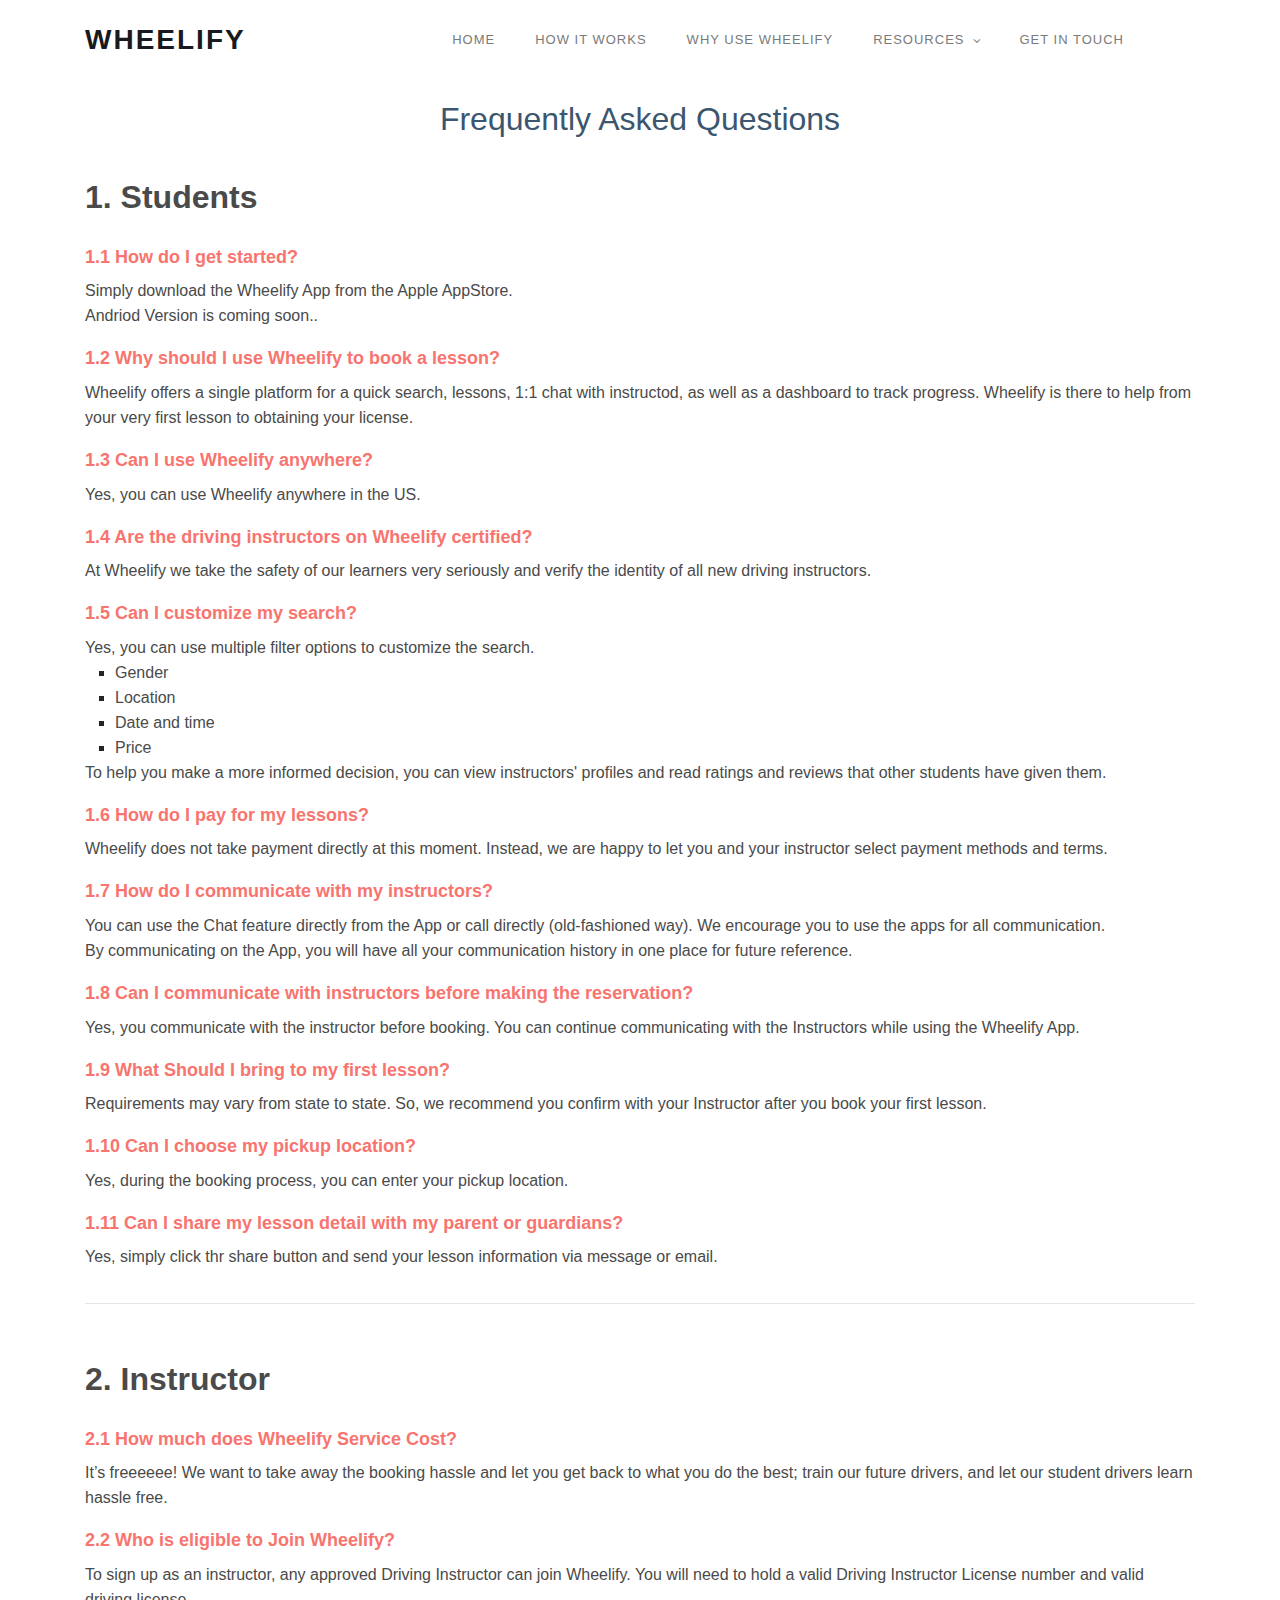
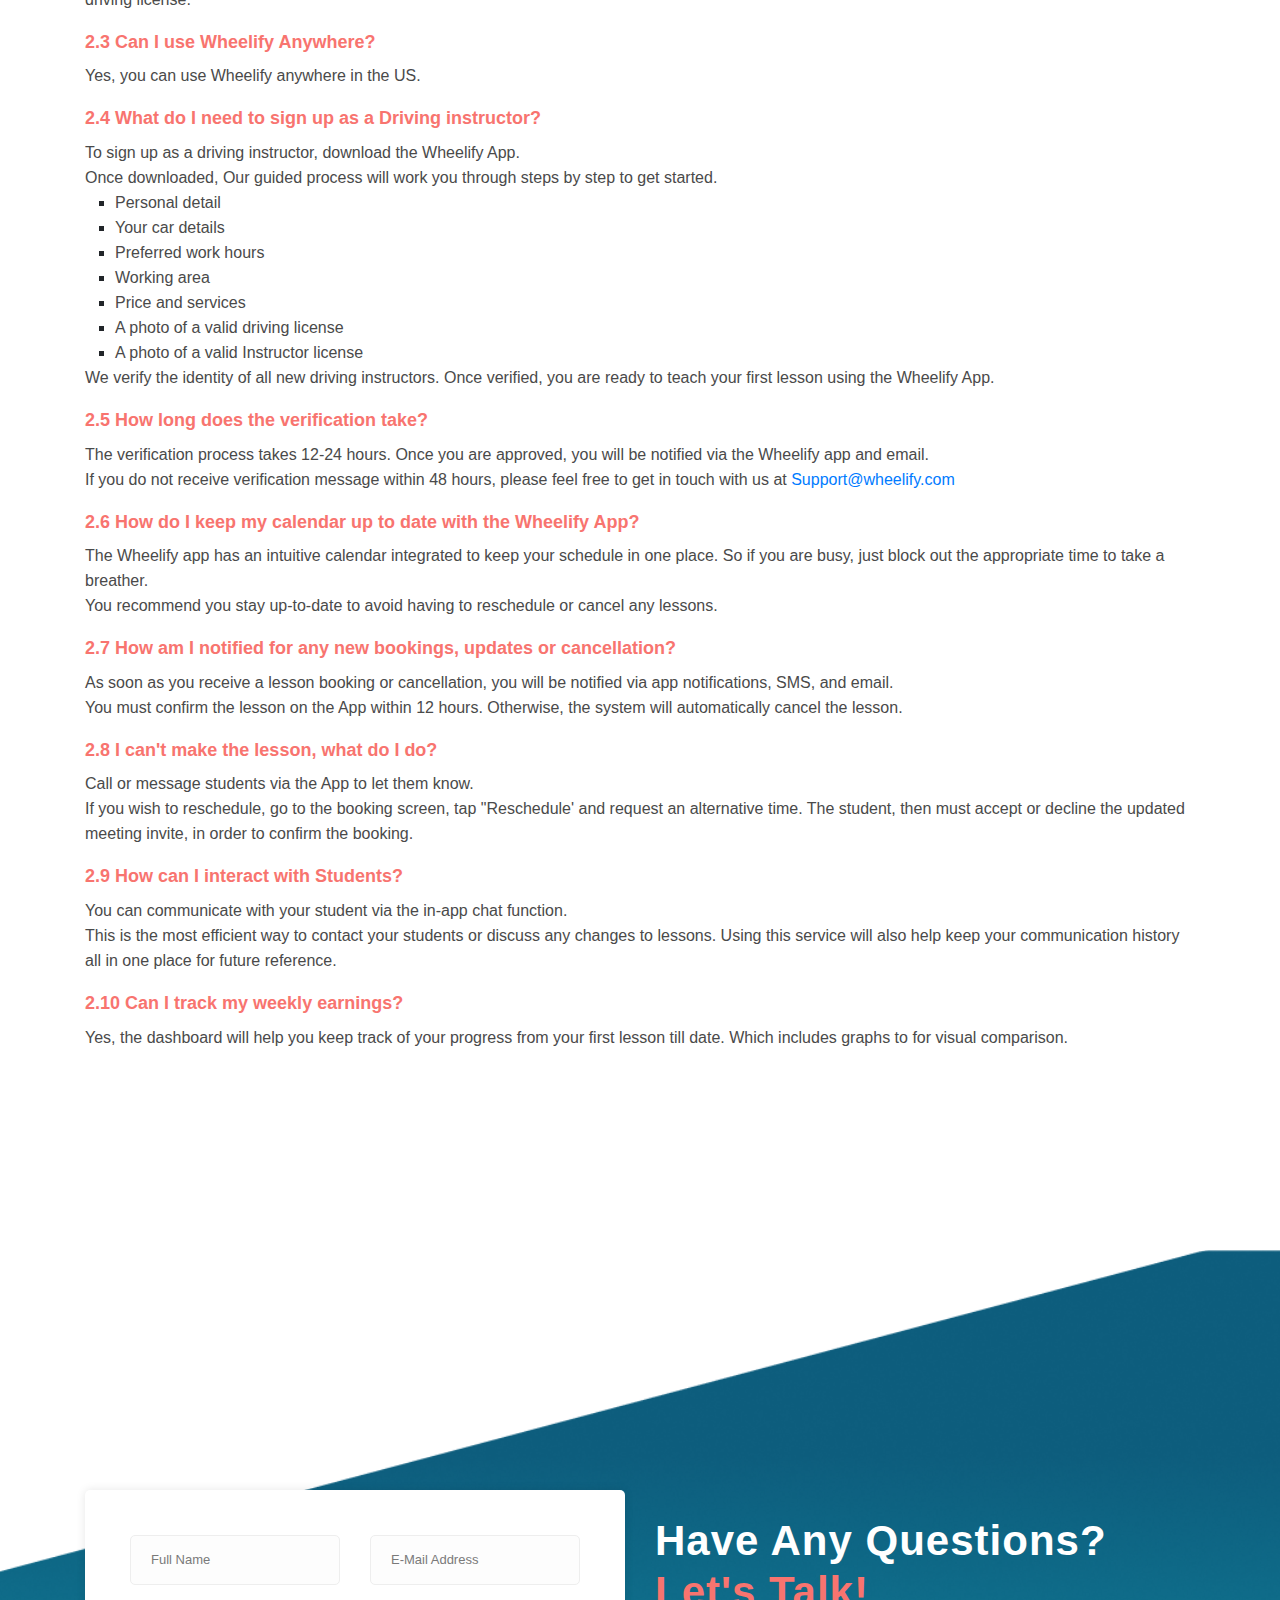
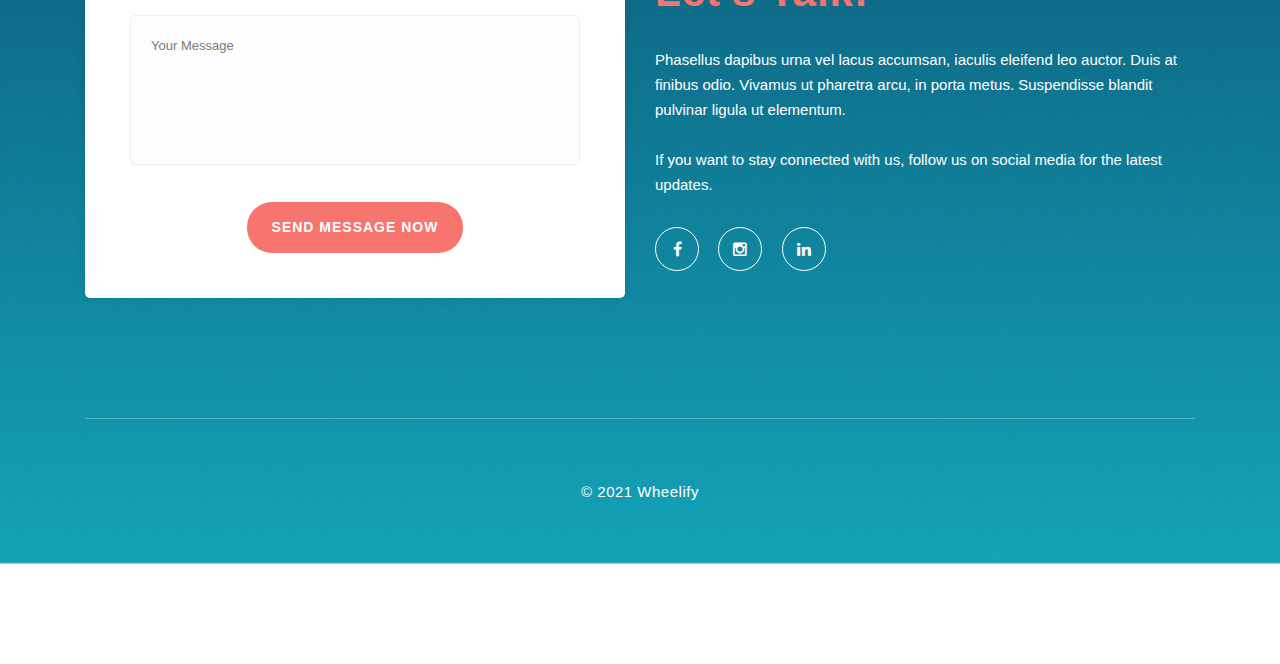
==== commit 077388e0: "add new faq page" ====
--- a/pages/faq.html
+++ b/pages/faq.html
@@ -72,13 +72,241 @@
 
 
     <!-- ***** FAQ Start ***** -->
-    <!-- <div class="resources-area" id="faq"> -->
     <section class="section" id="promotion">
         <div class="container">
-            <h3>Frequently Asked Questions</h3>
-            <iframe
-                src="https://momentumdrivingapp.sharepoint.com/sites/momentum-DrivingApp/_layouts/15/Doc.aspx?sourcedoc={4a396f16-dfd8-4e7b-9381-302d820730ec}&amp;action=embedview&amp;wdPrint=0&amp;wdEmbedCode=0&amp;wdStartOn=2"
-                width="100%" height="800px" frameborder="0"></iframe>
+            <h3 class="header-text">Frequently Asked Questions</h3>
+            <div id="faq-text">
+                <h1>
+                    1. Students
+                </h1>
+                <h2>
+                    1.1 How do I get started?
+                </h2>
+                <p>
+                    Simply download the Wheelify App from the Apple AppStore.
+                </p>
+                <p>
+                    Andriod Version is coming soon..
+                </p>
+                <h2>
+                    1.2 Why should I use Wheelify to book a lesson?
+                </h2>
+                <p>
+                    Wheelify offers a single platform for a quick search, lessons, 1:1 chat
+                    with instructod, as well as a dashboard to track progress. Wheelify is
+                    there to help from your very first lesson to obtaining your license.
+                </p>
+                <h2>
+                    1.3 Can I use Wheelify anywhere?
+                </h2>
+                <p>
+                    <a name="_Hlk93952562">Yes, you can use Wheelify anywhere in the US. </a>
+                </p>
+                <h2>
+                    1.4 Are the driving instructors on Wheelify certified?
+                </h2>
+                <p>
+                    At Wheelify we take the safety of our learners very seriously and verify
+                    the identity of all new driving instructors.
+                </p>
+                <h2>
+                    1.5 Can I customize my search?
+                </h2>
+                <p>
+                    Yes, you can use multiple filter options to customize the search.
+                </p>
+                <ul>
+                    <li>
+                        <p>Gender</p>
+                    </li>
+                    <li>
+                        <p>Location</p>
+                    </li>
+                    <li>
+                        <p>Date and time</p>
+                    </li>
+                    <li>
+                        <p>Price</p>
+                    </li>
+                </ul>
+                <p>
+                    To help you make a more informed decision, you can view instructors'
+                    profiles and read ratings and reviews that other students have given them.
+                </p>
+                <h2>
+                    1.6 How do I pay for my lessons?
+                </h2>
+                <p>
+                    Wheelify does not take payment directly at this moment. Instead, we are
+                    happy to let you and your instructor select payment methods and terms.
+                </p>
+                <h2>
+                    1.7 How do I communicate with my instructors?
+                </h2>
+                <p>
+                    You can use the Chat feature directly from the App or call directly
+                    (old-fashioned way). We encourage you to use the apps for all
+                    communication.
+                </p>
+                <p>
+                    By communicating on the App, you will have all your communication history
+                    in one place for future reference.
+                </p>
+                <h2>
+                    1.8 Can I communicate with instructors before making the reservation?
+                </h2>
+                <p>
+                    Yes, you communicate with the instructor before booking. You can continue
+                    communicating with the Instructors while using the Wheelify App.
+                </p>
+                <h2>
+                    1.9 What Should I bring to my first lesson?
+                </h2>
+                <p>
+                    Requirements may vary from state to state. So, we recommend you confirm
+                    with your Instructor after you book your first lesson.
+                </p>
+                <h2>
+                    1.10 Can I choose my pickup location?
+                </h2>
+                <p>
+                    Yes, during the booking process, you can enter your pickup location.
+                </p>
+                <h2>
+                    1.11 Can I share my lesson detail with my parent or guardians?
+                </h2>
+                <p>
+                    Yes, simply click thr share button and send your lesson information via
+                    message or email.
+                </p>
+                <br>
+                <hr>
+                <h1>
+                    2. Instructor
+                </h1>
+                <h2>
+                    2.1 How much does Wheelify Service Cost?
+                </h2>
+                <p>
+                    It’s freeeeee! We want to take away the booking hassle and let you get back
+                    to what you do the best; train our future drivers, and let our student
+                    drivers learn hassle free.
+                </p>
+                <h2>
+                    2.2 Who is eligible to Join Wheelify?
+                </h2>
+                <p>
+                    To sign up as an instructor, any approved Driving Instructor can join
+                    Wheelify. You will need to hold a valid Driving Instructor License number
+                    and valid driving license.
+                </p>
+                <h2>
+                    2.3 Can I use Wheelify Anywhere?
+                </h2>
+                <p>
+                    Yes, you can use Wheelify anywhere in the US.
+                </p>
+                <h2>
+                    2.4 What do I need to sign up as a Driving instructor?
+                </h2>
+                <p>
+                    To sign up as a driving instructor, download the Wheelify App.
+                </p>
+                <p>
+                    Once downloaded, Our guided process will work you through steps by step to
+                    get started.
+                </p>
+                <ul>
+                    <li>
+                        <p>Personal detail</p>
+                    </li>
+                    <li>
+                        <p>Your car details</p>
+                    </li>
+                    <li>
+                        <p>Preferred work hours</p>
+                    </li>
+                    <li>
+                        <p>Working area</p>
+                    </li>
+                    <li>
+                        <p>Price and services</p>
+                    </li>
+                    <li>
+                        <p>A photo of a valid driving license</p>
+                    </li>
+                    <li>
+                        <p>A photo of a valid Instructor license</p>
+                    </li>
+                </ul>
+                <p>
+                    We verify the identity of all new driving instructors. Once verified, you
+                    are ready to teach your first lesson using the Wheelify App.
+                </p>
+                <h2>
+                    2.5 How long does the verification take?
+                </h2>
+                <p>
+                    The verification process takes 12-24 hours. Once you are approved, you will
+                    be notified via the Wheelify app and email.
+                </p>
+                <p>
+                    If you do not receive verification message within 48 hours, please feel
+                free to get in touch with us at    <a href="mailto:Support@wheelify.com">Support@wheelify.com</a>
+                </p>
+                <h2>
+                    2.6 How do I keep my calendar up to date with the Wheelify App?
+                </h2>
+                <p>
+                    The Wheelify app has an intuitive calendar integrated to keep your schedule
+                    in one place. So if you are busy, just block out the appropriate time to
+                    take a breather.
+                </p>
+                <p>
+                    You recommend you stay up-to-date to avoid having to reschedule or cancel
+                    any lessons.
+                </p>
+                <h2>
+                    2.7 How am I notified for any new bookings, updates or cancellation?
+                </h2>
+                <p>
+                    As soon as you receive a lesson booking or cancellation, you will be
+                    notified via app notifications, SMS, and email.
+                </p>
+                <p>
+                    You must confirm the lesson on the App within 12 hours. Otherwise, the
+                    system will automatically cancel the lesson.
+                </p>
+                <h2>
+                    2.8 I can't make the lesson, what do I do?
+                </h2>
+                <p>
+                    Call or message students via the App to let them know.
+                </p>
+                <p>
+                    If you wish to reschedule, go to the booking screen, tap "Reschedule' and
+                    request an alternative time. The student, then must accept or decline the
+                    updated meeting invite, in order to confirm the booking.
+                </p>
+                <h2>
+                    2.9 How can I interact with Students?
+                </h2>
+                <p>
+                    You can communicate with your student via the in-app chat function.
+                </p>
+                <p>
+                    This is the most efficient way to contact your students or discuss any
+                    changes to lessons. Using this service will also help keep your
+                    communication history all in one place for future reference.
+                </p>
+                <h2>
+                    2.10 Can I track my weekly earnings?
+                </h2>
+                <p>
+                    Yes, the dashboard will help you keep track of your progress from your
+                    first lesson till date. Which includes graphs to for visual comparison.
+                </p>
+            </div>
         </div>
         <!-- ***** Header Text End ***** -->
         </div>
--- a/assets/css/style.css
+++ b/assets/css/style.css
@@ -701,6 +701,12 @@
   }
 }
 
+.header-text {
+  text-align: center;
+  font-size: xx-large;
+  color: #3b566e;
+}
+
 /* 
 ---------------------------------------------
 welcome
@@ -1305,8 +1311,36 @@
 faqs
 ---------------------------------------------
 */
-
 #faqs {
   padding: 100px 0px;
   justify-content: center;
 }
+
+#faq-text {
+  line-height: normal;
+}
+#faq-text h1{
+  padding-top: 40px;
+  padding-bottom: 10px;
+  color: #4a4a4a;
+  font-weight: bold;
+  font-size: xx-large;
+}
+#faq-text h2{
+  padding-top: 20px;
+  padding-bottom: 10px;
+  color: #f8746f;
+  font-weight: bolder;
+  font-size: large;
+}
+
+#faq-text p{
+  font-weight: normal;
+  font-size: medium;
+  color: #4a4a4a 
+}
+
+#faq-text ul li {
+  list-style-type: square;
+  margin-left: 30px;
+}